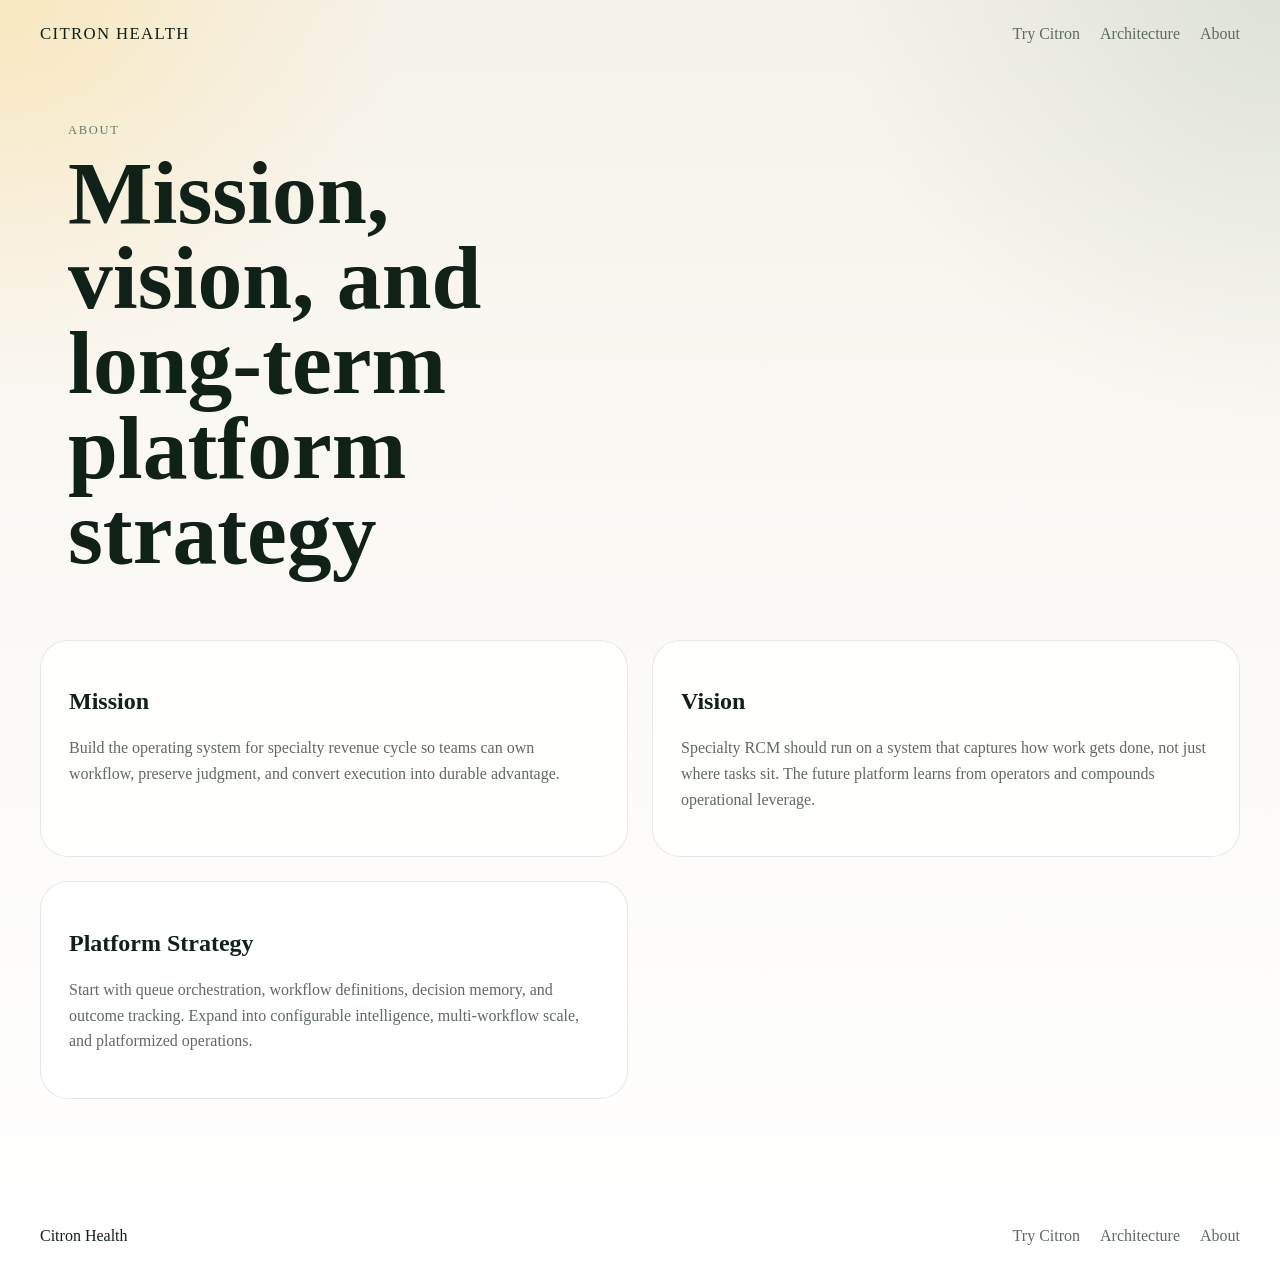
==== about.html @ 6bda97fa "Build Citron Health Phase 2 foundation" ====
<!doctype html>
<html lang="en">
  <head>
    <meta charset="UTF-8" />
    <meta name="viewport" content="width=device-width, initial-scale=1.0" />
    <title>Citron Health | About</title>
    <link rel="stylesheet" href="/styles.css" />
  </head>
  <body>
    <header class="site-header">
      <a class="brand" href="/">Citron Health</a>
      <nav class="nav">
        <a href="/demo">Try Citron</a>
        <a href="/architecture">Architecture</a>
        <a href="/about">About</a>
      </nav>
    </header>

    <main class="page-shell">
      <section class="page-hero">
        <span class="eyebrow">About</span>
        <h1>Mission, vision, and long-term platform strategy</h1>
      </section>

      <section class="stack-grid">
        <article class="story-card">
          <h2>Mission</h2>
          <p>
            Build the operating system for specialty revenue cycle so teams can own workflow,
            preserve judgment, and convert execution into durable advantage.
          </p>
        </article>
        <article class="story-card">
          <h2>Vision</h2>
          <p>
            Specialty RCM should run on a system that captures how work gets done, not just where
            tasks sit. The future platform learns from operators and compounds operational leverage.
          </p>
        </article>
        <article class="story-card">
          <h2>Platform Strategy</h2>
          <p>
            Start with queue orchestration, workflow definitions, decision memory, and outcome
            tracking. Expand into configurable intelligence, multi-workflow scale, and platformized operations.
          </p>
        </article>
      </section>
    </main>

    <footer class="site-footer">
      <span>Citron Health</span>
      <div>
        <a href="/demo">Try Citron</a>
        <a href="/architecture">Architecture</a>
        <a href="/about">About</a>
      </div>
    </footer>
  </body>
</html>
---- styles.css ----
:root {
  --bg: #f5f2e8;
  --panel: rgba(255, 255, 255, 0.86);
  --panel-strong: #ffffff;
  --text: #102118;
  --muted: #5f6a62;
  --line: rgba(16, 33, 24, 0.1);
  --accent: #d9a441;
  --accent-2: #1f5e48;
  --urgent-bg: #ffe2d7;
  --urgent-text: #9b2b15;
  --high-bg: #fff0d5;
  --high-text: #8d5800;
  --normal-bg: #e5efff;
  --normal-text: #224379;
}

* { box-sizing: border-box; }

body {
  margin: 0;
  font-family: "Iowan Old Style", "Palatino Linotype", "Book Antiqua", serif;
  color: var(--text);
  background:
    radial-gradient(circle at top left, rgba(255, 208, 96, 0.3), transparent 22%),
    radial-gradient(circle at top right, rgba(31, 94, 72, 0.11), transparent 24%),
    linear-gradient(180deg, var(--bg) 0%, #faf8f3 34%, #ffffff 100%);
}

a { color: inherit; text-decoration: none; }

.site-header,
.site-footer,
main {
  width: min(1200px, calc(100% - 40px));
  margin: 0 auto;
}

.site-header,
.site-footer {
  display: flex;
  justify-content: space-between;
  align-items: center;
  padding: 24px 0;
}

.nav,
.site-footer div {
  display: flex;
  gap: 20px;
  color: var(--muted);
}

.brand {
  font-size: 1.05rem;
  letter-spacing: 0.08em;
  text-transform: uppercase;
}

.hero-shell,
.split-section,
.grid-section,
.stack-grid,
.demo-grid {
  display: grid;
  gap: 24px;
}

.hero-shell {
  grid-template-columns: 1.2fr 0.8fr;
  align-items: center;
  min-height: 76vh;
}

.hero-copy h1,
.page-hero h1 {
  font-size: clamp(3rem, 7vw, 5.6rem);
  line-height: 0.95;
  margin: 12px 0;
  max-width: 10ch;
}

.lede {
  font-size: 1.35rem;
  max-width: 26rem;
}

.support,
.page-hero p,
.story-card p,
.flow-node p,
.detail-panel,
.mini-window__body,
.queue-item p {
  color: var(--muted);
  line-height: 1.6;
}

.hero-actions {
  display: flex;
  gap: 14px;
  margin-top: 28px;
}

.button {
  display: inline-flex;
  align-items: center;
  justify-content: center;
  border-radius: 999px;
  padding: 14px 20px;
  border: 1px solid var(--line);
  font-size: 0.95rem;
}

.button-primary {
  background: var(--accent-2);
  color: #f8f8f2;
  border-color: transparent;
}

.button-secondary {
  background: rgba(255,255,255,0.7);
}

.hero-panel,
.story-card,
.flow-node,
.mini-window,
.demo-toolbar {
  border: 1px solid var(--line);
  background: var(--panel);
  backdrop-filter: blur(12px);
}

.story-card,
.flow-node,
.page-hero,
.demo-toolbar {
  border-radius: 28px;
  padding: 28px;
}

.mini-window {
  border-radius: 30px;
  overflow: hidden;
}

.mini-window__header {
  padding: 16px 20px;
  background: #13261f;
  color: #f7f4ed;
}

.mini-window__body {
  padding: 20px;
}

.mini-metric {
  display: flex;
  justify-content: space-between;
  padding: 14px 0;
  border-bottom: 1px solid var(--line);
}

.mini-queue {
  display: grid;
  gap: 12px;
  margin-top: 18px;
}

.eyebrow {
  text-transform: uppercase;
  letter-spacing: 0.14em;
  font-size: 0.78rem;
  color: #6a7a6d;
}

.grid-section {
  grid-template-columns: repeat(3, minmax(0, 1fr));
  margin: 40px 0 24px;
}

.narrative {
  margin: 72px 0;
}

.flow-strip,
.architecture-flow {
  display: grid;
  grid-template-columns: repeat(4, minmax(0, 1fr));
  gap: 18px;
  margin-top: 24px;
}

.split-section,
.stack-grid,
.demo-grid {
  grid-template-columns: repeat(2, minmax(0, 1fr));
  margin-bottom: 64px;
}

.page-shell {
  padding-bottom: 40px;
}

.page-hero {
  margin: 24px 0;
}

.demo-toolbar {
  display: flex;
  justify-content: space-between;
  align-items: center;
  margin-bottom: 24px;
}

.demo-metrics {
  display: flex;
  gap: 18px;
  flex-wrap: wrap;
}

.queue-list {
  display: grid;
  gap: 12px;
}

.queue-item {
  padding: 18px;
  border-radius: 20px;
  border: 1px solid var(--line);
  background: var(--panel-strong);
  cursor: pointer;
}

.queue-item.is-active {
  border-color: var(--accent-2);
  box-shadow: 0 0 0 2px rgba(31, 94, 72, 0.12);
}

.pill {
  display: inline-block;
  padding: 4px 10px;
  border-radius: 999px;
  font-size: 0.78rem;
  margin-right: 8px;
}

.pill-urgent { background: var(--urgent-bg); color: var(--urgent-text); }
.pill-high { background: var(--high-bg); color: var(--high-text); }
.pill-normal { background: var(--normal-bg); color: var(--normal-text); }

.decision-buttons {
  display: flex;
  flex-wrap: wrap;
  gap: 10px;
  margin-top: 16px;
}

.decision-buttons button {
  padding: 10px 14px;
  border-radius: 999px;
  border: 1px solid var(--line);
  background: var(--panel-strong);
  cursor: pointer;
}

@media (max-width: 900px) {
  .hero-shell,
  .grid-section,
  .split-section,
  .stack-grid,
  .demo-grid,
  .flow-strip,
  .architecture-flow {
    grid-template-columns: 1fr;
  }

  .demo-toolbar,
  .site-header,
  .site-footer {
    flex-direction: column;
    align-items: flex-start;
    gap: 16px;
  }
}
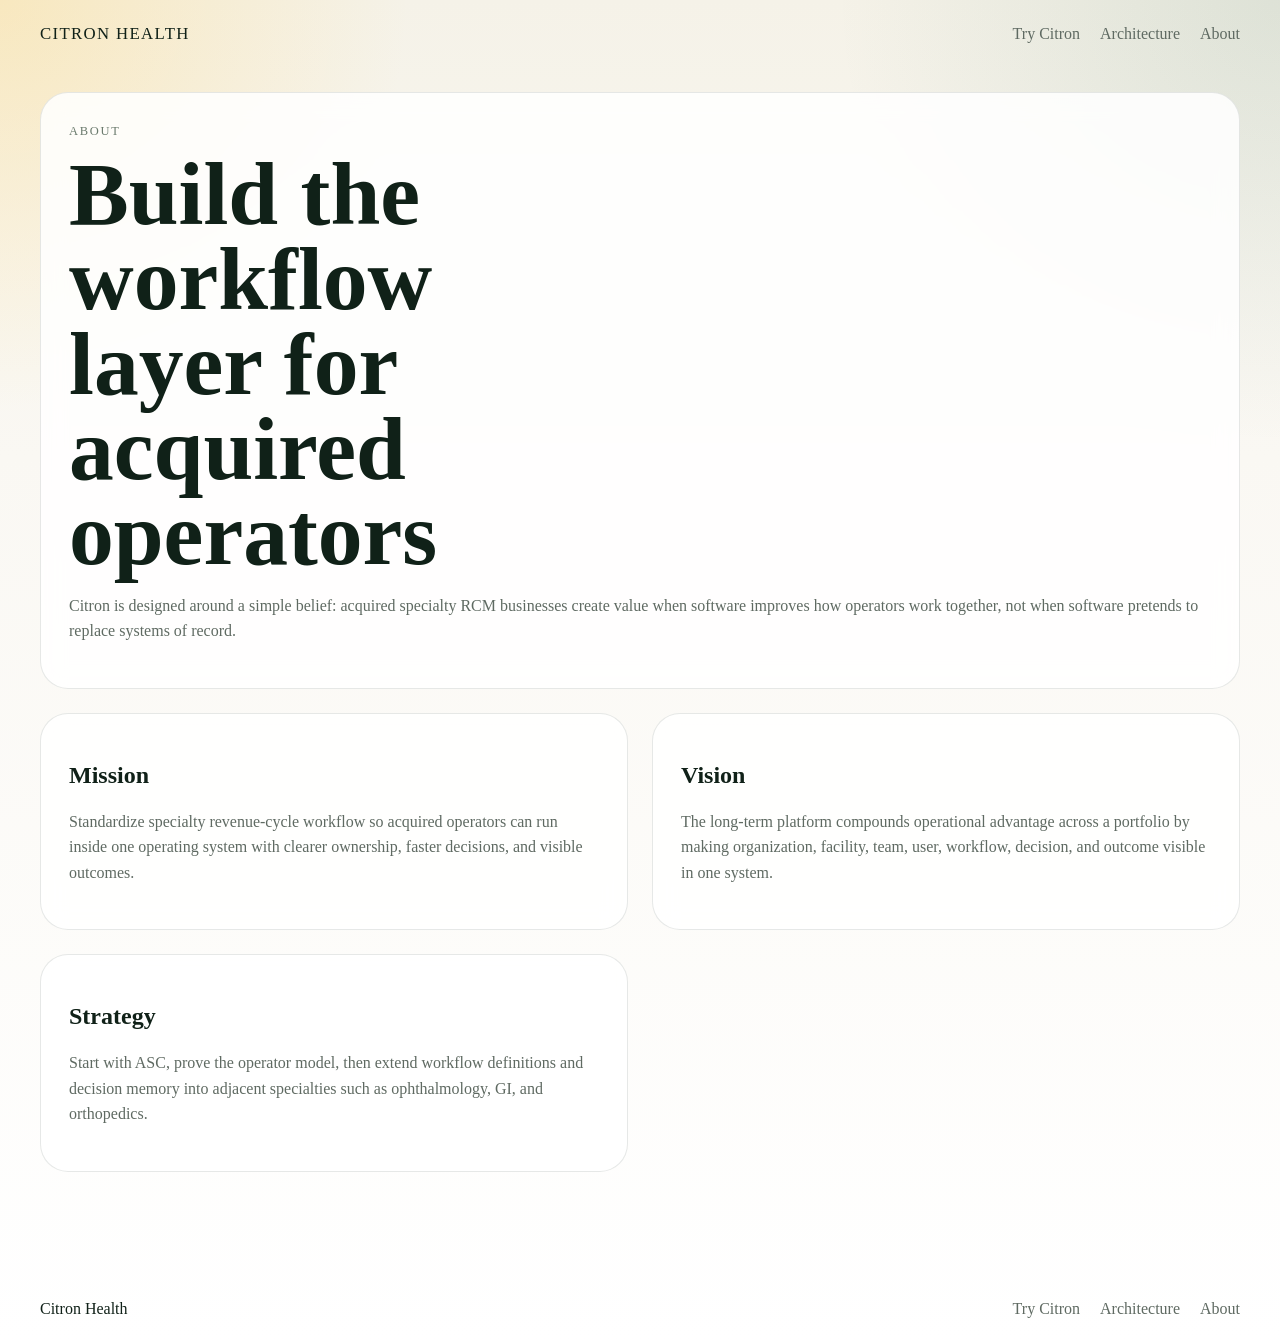
==== commit a03bf2da: "Build Citron Health Phase 3 operator OS" ====
--- a/about.html
+++ b/about.html
@@ -19,29 +19,34 @@
     <main class="page-shell">
       <section class="page-hero">
         <span class="eyebrow">About</span>
-        <h1>Mission, vision, and long-term platform strategy</h1>
+        <h1>Build the workflow layer for acquired operators</h1>
+        <p>
+          Citron is designed around a simple belief: acquired specialty RCM businesses create value
+          when software improves how operators work together, not when software pretends to replace
+          systems of record.
+        </p>
       </section>
 
       <section class="stack-grid">
         <article class="story-card">
           <h2>Mission</h2>
           <p>
-            Build the operating system for specialty revenue cycle so teams can own workflow,
-            preserve judgment, and convert execution into durable advantage.
+            Standardize specialty revenue-cycle workflow so acquired operators can run inside one
+            operating system with clearer ownership, faster decisions, and visible outcomes.
           </p>
         </article>
         <article class="story-card">
           <h2>Vision</h2>
           <p>
-            Specialty RCM should run on a system that captures how work gets done, not just where
-            tasks sit. The future platform learns from operators and compounds operational leverage.
+            The long-term platform compounds operational advantage across a portfolio by making
+            organization, facility, team, user, workflow, decision, and outcome visible in one system.
           </p>
         </article>
         <article class="story-card">
-          <h2>Platform Strategy</h2>
+          <h2>Strategy</h2>
           <p>
-            Start with queue orchestration, workflow definitions, decision memory, and outcome
-            tracking. Expand into configurable intelligence, multi-workflow scale, and platformized operations.
+            Start with ASC, prove the operator model, then extend workflow definitions and decision
+            memory into adjacent specialties such as ophthalmology, GI, and orthopedics.
           </p>
         </article>
       </section>
--- a/styles.css
+++ b/styles.css
@@ -61,7 +61,9 @@
 .split-section,
 .grid-section,
 .stack-grid,
-.demo-grid {
+.demo-grid,
+.demo-controls,
+.simulator-grid {
   display: grid;
   gap: 24px;
 }
@@ -77,12 +79,12 @@
   font-size: clamp(3rem, 7vw, 5.6rem);
   line-height: 0.95;
   margin: 12px 0;
-  max-width: 10ch;
+  max-width: 11ch;
 }
 
 .lede {
   font-size: 1.35rem;
-  max-width: 26rem;
+  max-width: 30rem;
 }
 
 .support,
@@ -91,7 +93,8 @@
 .flow-node p,
 .detail-panel,
 .mini-window__body,
-.queue-item p {
+.queue-item p,
+.stack-lane p {
   color: var(--muted);
   line-height: 1.6;
 }
@@ -110,6 +113,7 @@
   padding: 14px 20px;
   border: 1px solid var(--line);
   font-size: 0.95rem;
+  background: rgba(255,255,255,0.7);
 }
 
 .button-primary {
@@ -126,7 +130,10 @@
 .story-card,
 .flow-node,
 .mini-window,
-.demo-toolbar {
+.demo-toolbar,
+.page-hero,
+.stack-lane,
+.simulator-card {
   border: 1px solid var(--line);
   background: var(--panel);
   backdrop-filter: blur(12px);
@@ -135,7 +142,9 @@
 .story-card,
 .flow-node,
 .page-hero,
-.demo-toolbar {
+.demo-toolbar,
+.stack-lane,
+.simulator-card {
   border-radius: 28px;
   padding: 28px;
 }
@@ -184,8 +193,7 @@
   margin: 72px 0;
 }
 
-.flow-strip,
-.architecture-flow {
+.flow-strip {
   display: grid;
   grid-template-columns: repeat(4, minmax(0, 1fr));
   gap: 18px;
@@ -194,7 +202,8 @@
 
 .split-section,
 .stack-grid,
-.demo-grid {
+.demo-grid,
+.demo-controls {
   grid-template-columns: repeat(2, minmax(0, 1fr));
   margin-bottom: 64px;
 }
@@ -250,19 +259,36 @@
 .pill-high { background: var(--high-bg); color: var(--high-text); }
 .pill-normal { background: var(--normal-bg); color: var(--normal-text); }
 
-.decision-buttons {
-  display: flex;
-  flex-wrap: wrap;
-  gap: 10px;
+.system-stack {
+  display: grid;
+  gap: 14px;
+  margin-bottom: 40px;
+}
+
+.stack-arrow {
+  text-align: center;
+  font-size: 1.8rem;
+  color: var(--muted);
+}
+
+.simulator-grid {
+  grid-template-columns: repeat(3, minmax(0, 1fr));
   margin-top: 16px;
 }
 
-.decision-buttons button {
-  padding: 10px 14px;
-  border-radius: 999px;
+.simulator-grid label {
+  display: grid;
+  gap: 8px;
+  color: var(--muted);
+}
+
+.simulator-grid input,
+.simulator-grid select {
+  padding: 12px 14px;
+  border-radius: 14px;
   border: 1px solid var(--line);
-  background: var(--panel-strong);
-  cursor: pointer;
+  background: rgba(255,255,255,0.9);
+  font: inherit;
 }
 
 @media (max-width: 900px) {
@@ -271,8 +297,9 @@
   .split-section,
   .stack-grid,
   .demo-grid,
+  .demo-controls,
   .flow-strip,
-  .architecture-flow {
+  .simulator-grid {
     grid-template-columns: 1fr;
   }
 
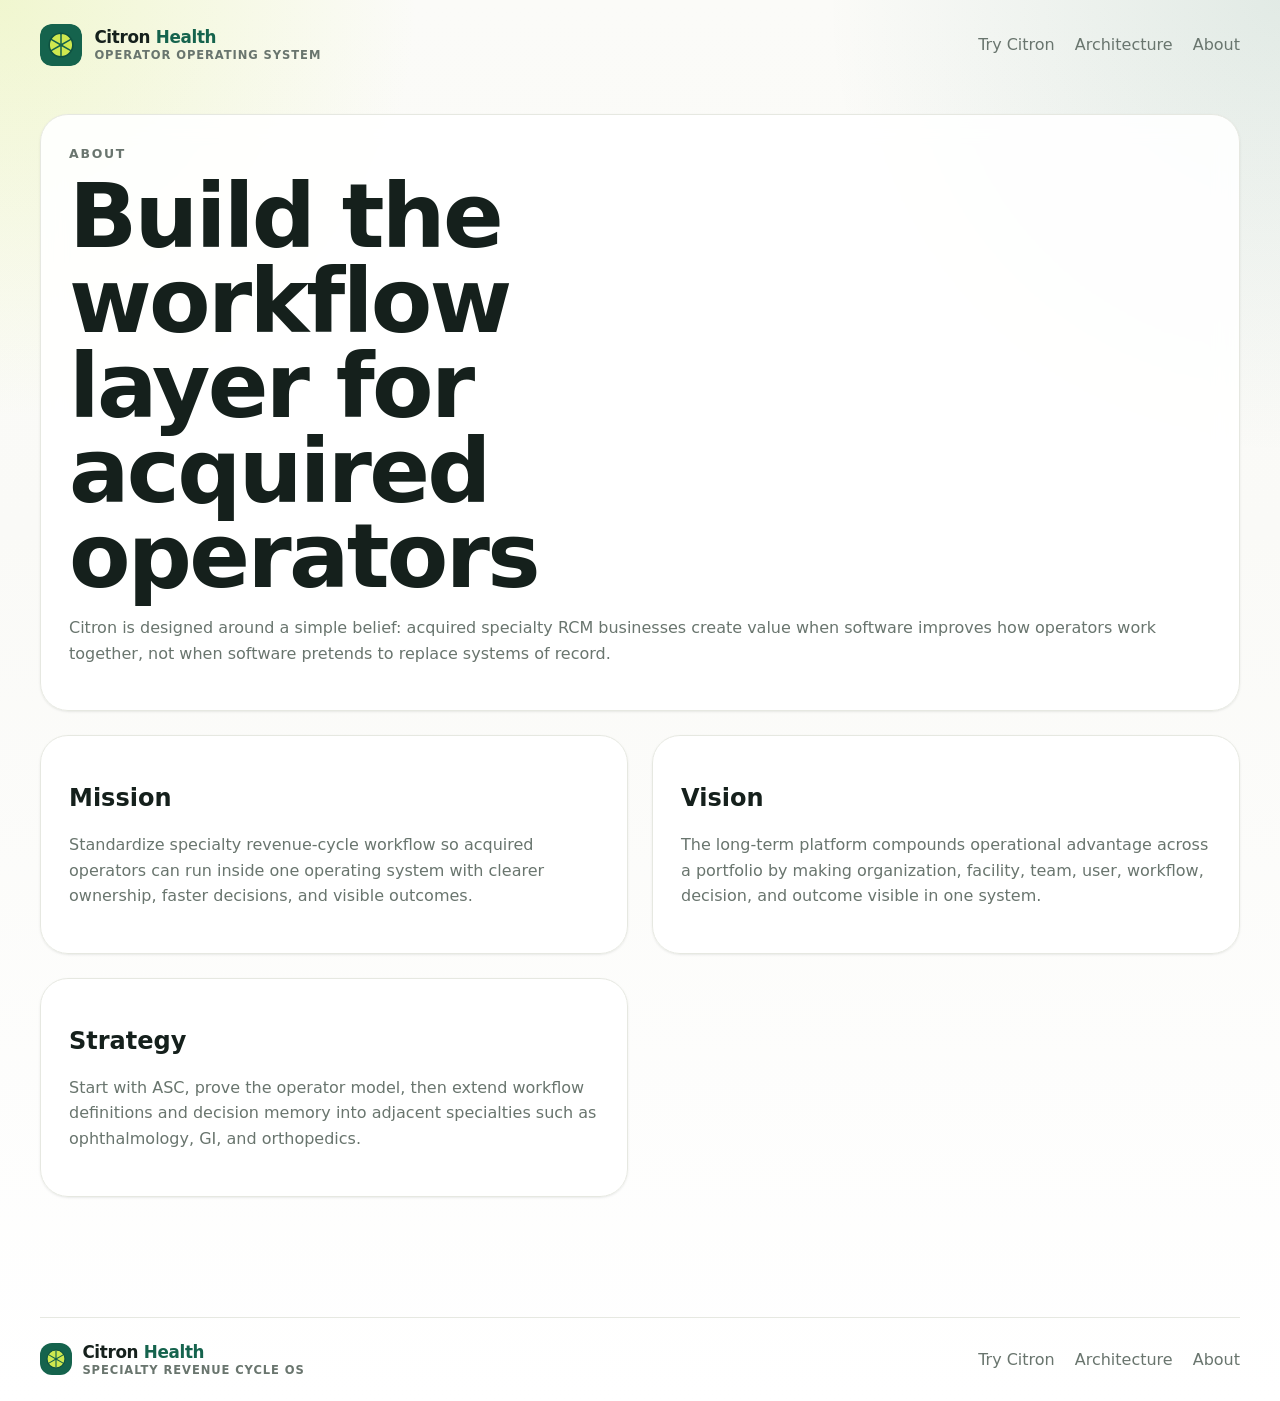
==== commit fab1a257: "Align Citron branding across product surfaces" ====
--- a/about.html
+++ b/about.html
@@ -8,7 +8,13 @@
   </head>
   <body>
     <header class="site-header">
-      <a class="brand" href="/">Citron Health</a>
+      <a class="brand-lockup" href="/">
+        <img class="brand-mark" src="/ui/assets/logo-mark.svg" alt="Citron Health logo" />
+        <span class="brand-wordmark">
+          <span class="brand">Citron<b> Health</b></span>
+          <span class="brand-subtitle">Operator Operating System</span>
+        </span>
+      </a>
       <nav class="nav">
         <a href="/demo">Try Citron</a>
         <a href="/architecture">Architecture</a>
@@ -53,7 +59,13 @@
     </main>
 
     <footer class="site-footer">
-      <span>Citron Health</span>
+      <a class="brand-lockup" href="/">
+        <img class="brand-mark" src="/ui/assets/logo-mark.svg" alt="Citron Health logo" />
+        <span class="brand-wordmark">
+          <span class="brand">Citron<b> Health</b></span>
+          <span class="brand-subtitle">Specialty Revenue Cycle OS</span>
+        </span>
+      </a>
       <div>
         <a href="/demo">Try Citron</a>
         <a href="/architecture">Architecture</a>
--- a/styles.css
+++ b/styles.css
@@ -1,30 +1,43 @@
+@import url('https://fonts.googleapis.com/css2?family=Hanken+Grotesk:wght@400;500;600;700;800&family=IBM+Plex+Mono:wght@400;500;600&display=swap');
+
 :root {
-  --bg: #f5f2e8;
-  --panel: rgba(255, 255, 255, 0.86);
-  --panel-strong: #ffffff;
-  --text: #102118;
-  --muted: #5f6a62;
-  --line: rgba(16, 33, 24, 0.1);
-  --accent: #d9a441;
-  --accent-2: #1f5e48;
-  --urgent-bg: #ffe2d7;
-  --urgent-text: #9b2b15;
-  --high-bg: #fff0d5;
-  --high-text: #8d5800;
-  --normal-bg: #e5efff;
-  --normal-text: #224379;
+  --canvas: #fafaf7;
+  --surface: rgba(255, 255, 255, 0.9);
+  --surface-strong: #ffffff;
+  --surface-2: #f5f6f2;
+  --ink-900: #15201c;
+  --ink-700: #38453f;
+  --ink-500: #69756e;
+  --border: #e6e8e1;
+  --border-strong: #d4d8cf;
+  --pine-700: #0f5240;
+  --pine-600: #15634d;
+  --pine-500: #1b7a5e;
+  --pine-100: #e4f1eb;
+  --pine-50: #f1f7f4;
+  --citron-500: #cfe84f;
+  --citron-100: #f4f9d9;
+  --citron-ink: #3c4a12;
+  --danger-100: #fbebe9;
+  --danger-700: #9f352e;
+  --warning-100: #fbf0dc;
+  --warning-700: #97600f;
+  --info-100: #e8f0f9;
+  --info-700: #255a93;
+  --shadow-sm: 0 1px 3px rgba(20, 32, 28, 0.06), 0 1px 2px rgba(20, 32, 28, 0.04);
+  --shadow-md: 0 4px 12px -2px rgba(20, 32, 28, 0.08), 0 2px 6px -2px rgba(20, 32, 28, 0.05);
 }
 
 * { box-sizing: border-box; }
 
 body {
   margin: 0;
-  font-family: "Iowan Old Style", "Palatino Linotype", "Book Antiqua", serif;
-  color: var(--text);
+  font-family: "Hanken Grotesk", ui-sans-serif, system-ui, -apple-system, BlinkMacSystemFont, "Segoe UI", sans-serif;
+  color: var(--ink-900);
   background:
-    radial-gradient(circle at top left, rgba(255, 208, 96, 0.3), transparent 22%),
-    radial-gradient(circle at top right, rgba(31, 94, 72, 0.11), transparent 24%),
-    linear-gradient(180deg, var(--bg) 0%, #faf8f3 34%, #ffffff 100%);
+    radial-gradient(circle at top left, rgba(207, 232, 79, 0.24), transparent 22%),
+    radial-gradient(circle at top right, rgba(21, 99, 77, 0.11), transparent 24%),
+    linear-gradient(180deg, #fbfbf8 0%, var(--canvas) 38%, #ffffff 100%);
 }
 
 a { color: inherit; text-decoration: none; }
@@ -48,13 +61,45 @@
 .site-footer div {
   display: flex;
   gap: 20px;
-  color: var(--muted);
+  color: var(--ink-500);
+}
+
+.brand-lockup {
+  display: inline-flex;
+  align-items: center;
+  gap: 0.8rem;
+}
+
+.brand-mark {
+  width: 2.6rem;
+  height: 2.6rem;
+  border-radius: 12px;
+  flex: 0 0 auto;
+}
+
+.brand-wordmark {
+  display: flex;
+  flex-direction: column;
+  gap: 0.08rem;
 }
 
 .brand {
   font-size: 1.05rem;
+  letter-spacing: -0.02em;
+  font-weight: 800;
+  color: var(--ink-900);
+}
+
+.brand b {
+  color: var(--pine-600);
+}
+
+.brand-subtitle {
+  font-size: 0.72rem;
+  text-transform: uppercase;
   letter-spacing: 0.08em;
-  text-transform: uppercase;
+  color: var(--ink-500);
+  font-weight: 600;
 }
 
 .hero-shell,
@@ -80,6 +125,7 @@
   line-height: 0.95;
   margin: 12px 0;
   max-width: 11ch;
+  letter-spacing: -0.03em;
 }
 
 .lede {
@@ -95,7 +141,7 @@
 .mini-window__body,
 .queue-item p,
 .stack-lane p {
-  color: var(--muted);
+  color: var(--ink-500);
   line-height: 1.6;
 }
 
@@ -111,13 +157,14 @@
   justify-content: center;
   border-radius: 999px;
   padding: 14px 20px;
-  border: 1px solid var(--line);
+  border: 1px solid var(--border);
   font-size: 0.95rem;
   background: rgba(255,255,255,0.7);
+  font-weight: 700;
 }
 
 .button-primary {
-  background: var(--accent-2);
+  background: var(--pine-600);
   color: #f8f8f2;
   border-color: transparent;
 }
@@ -134,9 +181,10 @@
 .page-hero,
 .stack-lane,
 .simulator-card {
-  border: 1px solid var(--line);
-  background: var(--panel);
+  border: 1px solid var(--border);
+  background: var(--surface);
   backdrop-filter: blur(12px);
+  box-shadow: var(--shadow-sm);
 }
 
 .story-card,
@@ -156,7 +204,7 @@
 
 .mini-window__header {
   padding: 16px 20px;
-  background: #13261f;
+  background: var(--pine-700);
   color: #f7f4ed;
 }
 
@@ -168,7 +216,7 @@
   display: flex;
   justify-content: space-between;
   padding: 14px 0;
-  border-bottom: 1px solid var(--line);
+  border-bottom: 1px solid var(--border);
 }
 
 .mini-queue {
@@ -181,7 +229,8 @@
   text-transform: uppercase;
   letter-spacing: 0.14em;
   font-size: 0.78rem;
-  color: #6a7a6d;
+  color: var(--ink-500);
+  font-weight: 700;
 }
 
 .grid-section {
@@ -237,14 +286,15 @@
 .queue-item {
   padding: 18px;
   border-radius: 20px;
-  border: 1px solid var(--line);
-  background: var(--panel-strong);
+  border: 1px solid var(--border);
+  background: var(--surface-strong);
   cursor: pointer;
+  text-align: left;
 }
 
 .queue-item.is-active {
-  border-color: var(--accent-2);
-  box-shadow: 0 0 0 2px rgba(31, 94, 72, 0.12);
+  border-color: var(--pine-600);
+  box-shadow: 0 0 0 2px rgba(27, 122, 94, 0.12);
 }
 
 .pill {
@@ -253,11 +303,12 @@
   border-radius: 999px;
   font-size: 0.78rem;
   margin-right: 8px;
-}
-
-.pill-urgent { background: var(--urgent-bg); color: var(--urgent-text); }
-.pill-high { background: var(--high-bg); color: var(--high-text); }
-.pill-normal { background: var(--normal-bg); color: var(--normal-text); }
+  font-weight: 700;
+}
+
+.pill-urgent { background: var(--danger-100); color: var(--danger-700); }
+.pill-high { background: var(--warning-100); color: var(--warning-700); }
+.pill-normal { background: var(--info-100); color: var(--info-700); }
 
 .system-stack {
   display: grid;
@@ -279,16 +330,35 @@
 .simulator-grid label {
   display: grid;
   gap: 8px;
-  color: var(--muted);
+  color: var(--ink-500);
+  font-size: 0.82rem;
+  text-transform: uppercase;
+  letter-spacing: 0.08em;
+  font-weight: 700;
 }
 
 .simulator-grid input,
 .simulator-grid select {
   padding: 12px 14px;
   border-radius: 14px;
-  border: 1px solid var(--line);
+  border: 1px solid var(--border);
   background: rgba(255,255,255,0.9);
   font: inherit;
+  color: var(--ink-900);
+}
+
+.site-footer {
+  border-top: 1px solid var(--border);
+  margin-top: 1rem;
+}
+
+.site-footer .brand-lockup {
+  gap: 0.65rem;
+}
+
+.site-footer .brand-mark {
+  width: 2rem;
+  height: 2rem;
 }
 
 @media (max-width: 900px) {
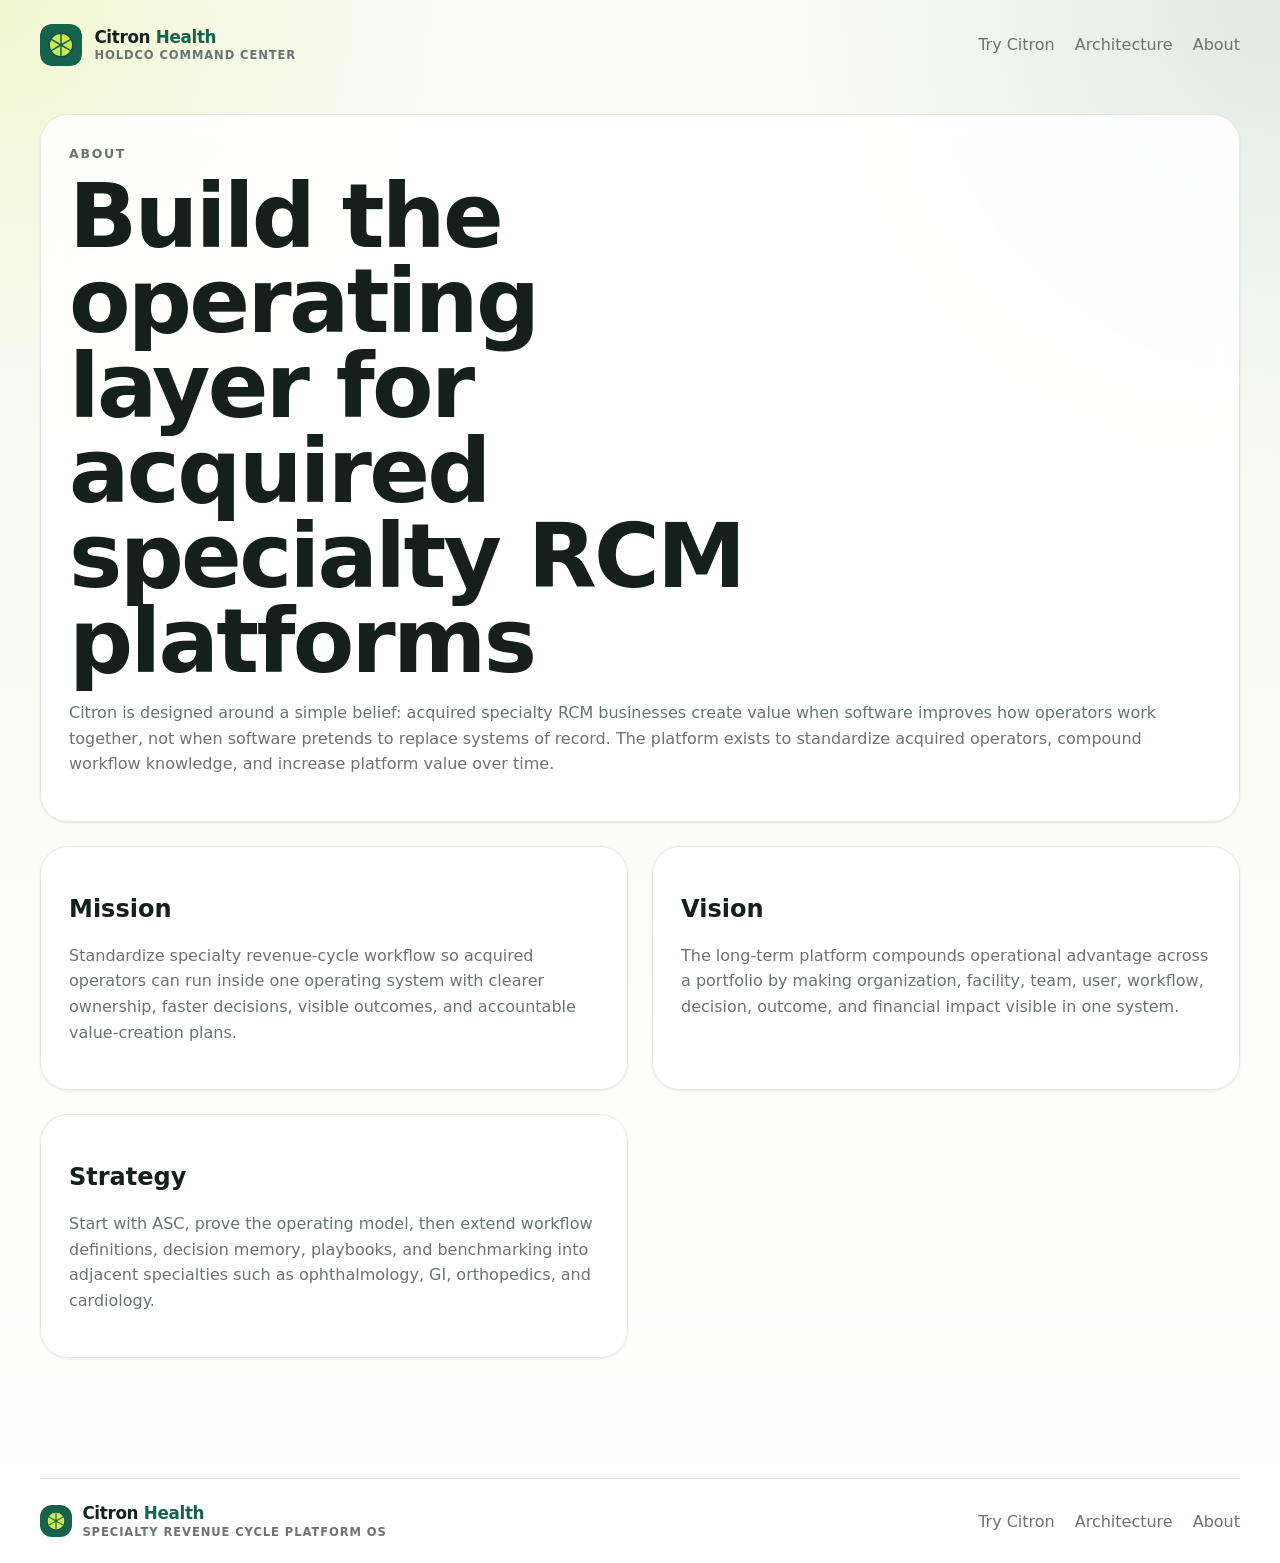
==== commit 7d6a69bd: "Build Phase 4 holdco command center" ====
--- a/about.html
+++ b/about.html
@@ -12,7 +12,7 @@
         <img class="brand-mark" src="/ui/assets/logo-mark.svg" alt="Citron Health logo" />
         <span class="brand-wordmark">
           <span class="brand">Citron<b> Health</b></span>
-          <span class="brand-subtitle">Operator Operating System</span>
+          <span class="brand-subtitle">HoldCo Command Center</span>
         </span>
       </a>
       <nav class="nav">
@@ -25,11 +25,12 @@
     <main class="page-shell">
       <section class="page-hero">
         <span class="eyebrow">About</span>
-        <h1>Build the workflow layer for acquired operators</h1>
+        <h1>Build the operating layer for acquired specialty RCM platforms</h1>
         <p>
           Citron is designed around a simple belief: acquired specialty RCM businesses create value
           when software improves how operators work together, not when software pretends to replace
-          systems of record.
+          systems of record. The platform exists to standardize acquired operators, compound
+          workflow knowledge, and increase platform value over time.
         </p>
       </section>
 
@@ -38,21 +39,24 @@
           <h2>Mission</h2>
           <p>
             Standardize specialty revenue-cycle workflow so acquired operators can run inside one
-            operating system with clearer ownership, faster decisions, and visible outcomes.
+            operating system with clearer ownership, faster decisions, visible outcomes, and
+            accountable value-creation plans.
           </p>
         </article>
         <article class="story-card">
           <h2>Vision</h2>
           <p>
             The long-term platform compounds operational advantage across a portfolio by making
-            organization, facility, team, user, workflow, decision, and outcome visible in one system.
+            organization, facility, team, user, workflow, decision, outcome, and financial impact
+            visible in one system.
           </p>
         </article>
         <article class="story-card">
           <h2>Strategy</h2>
           <p>
-            Start with ASC, prove the operator model, then extend workflow definitions and decision
-            memory into adjacent specialties such as ophthalmology, GI, and orthopedics.
+            Start with ASC, prove the operating model, then extend workflow definitions, decision
+            memory, playbooks, and benchmarking into adjacent specialties such as ophthalmology, GI,
+            orthopedics, and cardiology.
           </p>
         </article>
       </section>
@@ -63,7 +67,7 @@
         <img class="brand-mark" src="/ui/assets/logo-mark.svg" alt="Citron Health logo" />
         <span class="brand-wordmark">
           <span class="brand">Citron<b> Health</b></span>
-          <span class="brand-subtitle">Specialty Revenue Cycle OS</span>
+          <span class="brand-subtitle">Specialty Revenue Cycle Platform OS</span>
         </span>
       </a>
       <div>
